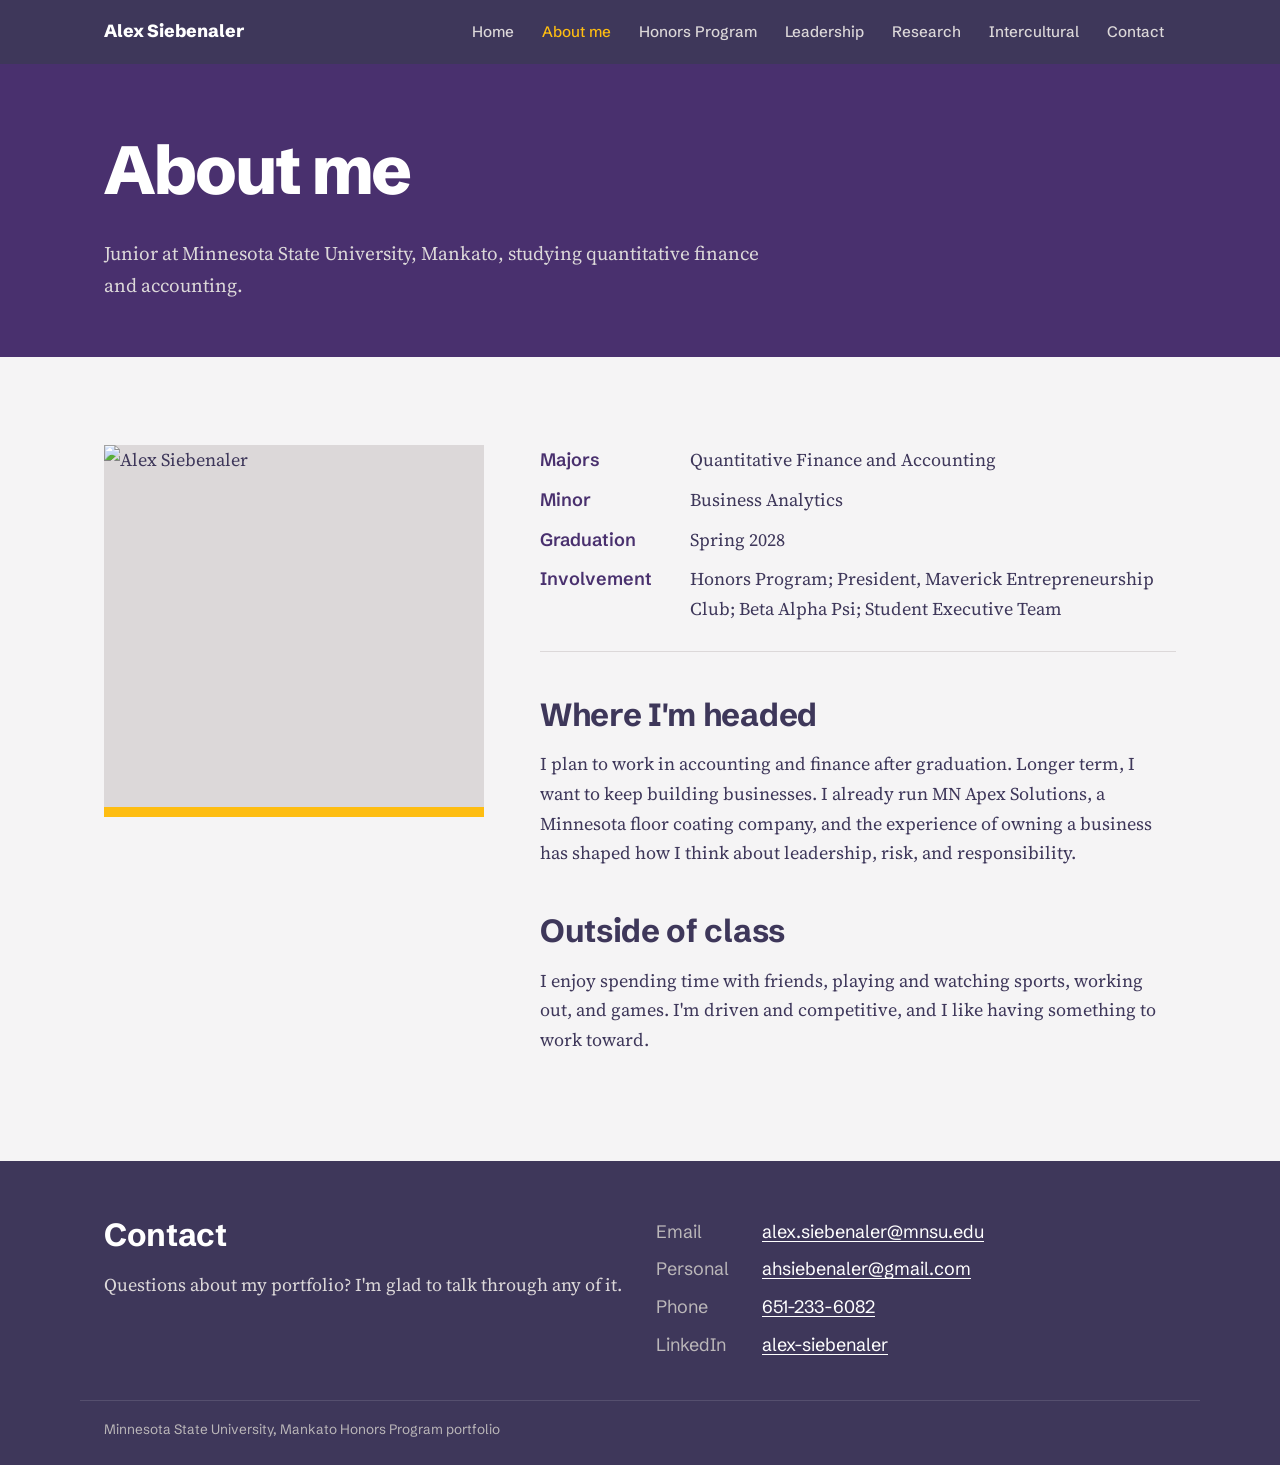
==== about.html @ d7868fae "Honors portfolio site Co-Authored-By: Claude Opus 5.5 <noreply@anthropic.com> Claude-Session: https:" ====
<!doctype html>
<html lang="en">
<head>
<meta charset="utf-8">
<meta name="viewport" content="width=device-width, initial-scale=1">
<title>About me | Alex Siebenaler</title>
<meta name="description" content="About Alex Siebenaler: majors, goals and interests.">
<link rel="preconnect" href="https://fonts.googleapis.com">
<link rel="preconnect" href="https://fonts.gstatic.com" crossorigin>
<link href="https://fonts.googleapis.com/css2?family=Schibsted+Grotesk:wght@400;500;700;800&family=Source+Serif+4:ital,opsz,wght@0,8..60,400;0,8..60,600;1,8..60,400&display=swap" rel="stylesheet">
<link rel="stylesheet" href="styles.css">
<link rel="icon" href="data:image/svg+xml,%3Csvg xmlns='http://www.w3.org/2000/svg' viewBox='0 0 32 32'%3E%3Crect width='32' height='32' rx='6' fill='%2349306e'/%3E%3Ctext x='16' y='22' font-family='Arial' font-weight='700' font-size='15' fill='%23febd11' text-anchor='middle'%3EAS%3C/text%3E%3C/svg%3E">
</head>
<body>
<a class="skip" href="#main">Skip to content</a>
<header class="site-header">
  <div class="wrap header-inner">
    <a class="brand" href="index.html">Alex Siebenaler</a>
    <button class="nav-toggle" aria-expanded="false" aria-controls="nav">Menu</button>
    <nav id="nav" aria-label="Main"><ul><li><a href="index.html">Home</a></li><li><a href="about.html" aria-current="page">About me</a></li><li><a href="honors.html">Honors Program</a></li><li><a href="leadership.html">Leadership</a></li><li><a href="research.html">Research</a></li><li><a href="intercultural.html">Intercultural</a></li><li><a href="#contact">Contact</a></li></ul></nav>
  </div>
</header>
<main id="main">
<section class="page-head"><div class="wrap"><h1>About me</h1><p class="lede">Junior at Minnesota State University, Mankato, studying quantitative finance and accounting.</p></div></section>
<section class="section">
  <div class="wrap about-grid">
    <figure class="about-photo"><img src="https://static.wixstatic.com/media/487fb0_ee73f05dbf134b839bee34d99ba84827~mv2.jpg/v1/fill/w_840,h_800,al_c,q_85/IMG_2680.jpg" alt="Alex Siebenaler" width="420" height="400"></figure>
    <div class="prose">
      <dl class="facts">
        <dt>Majors</dt><dd>Quantitative Finance and Accounting</dd>
        <dt>Minor</dt><dd>Business Analytics</dd>
        <dt>Graduation</dt><dd>Spring 2028</dd>
        <dt>Involvement</dt><dd>Honors Program; President, Maverick Entrepreneurship Club; Beta Alpha Psi; Student Executive Team</dd>
      </dl>
      <h2>Where I'm headed</h2>
      <p>I plan to work in accounting and finance after graduation. Longer term, I want to keep building businesses. I already run MN Apex Solutions, a Minnesota floor coating company, and the experience of owning a business has shaped how I think about leadership, risk, and responsibility.</p>
      <h2>Outside of class</h2>
      <p>I enjoy spending time with friends, playing and watching sports, working out, and games. I'm driven and competitive, and I like having something to work toward.</p>
    </div>
  </div>
</section>
</main>
<footer class="site-footer" id="contact">
  <div class="wrap footer-inner">
    <div>
      <h2>Contact</h2>
      <p>Questions about my portfolio? I'm glad to talk through any of it.</p>
    </div>
    <dl class="contact-list">
      <dt>Email</dt><dd><a href="mailto:alex.siebenaler@mnsu.edu">alex.siebenaler@mnsu.edu</a></dd>
      <dt>Personal</dt><dd><a href="mailto:ahsiebenaler@gmail.com">ahsiebenaler@gmail.com</a></dd>
      <dt>Phone</dt><dd><a href="tel:+16512336082">651-233-6082</a></dd>
      <dt>LinkedIn</dt><dd><a href="https://www.linkedin.com/in/alex-siebenaler" target="_blank" rel="noopener">alex-siebenaler</a></dd>
    </dl>
  </div>
  <div class="wrap fine">Minnesota State University, Mankato Honors Program portfolio</div>
</footer>
<script>
const t=document.querySelector('.nav-toggle'),n=document.getElementById('nav');
t.addEventListener('click',()=>{const o=t.getAttribute('aria-expanded')==='true';t.setAttribute('aria-expanded',String(!o));n.classList.toggle('open',!o);});
</script>
</body>
</html>
---- styles.css ----
:root {
  --purple: #49306e;
  --purple-deep: #3e375a;
  --ink: #3e375a;
  --gold: #febd11;
  --gold-edge: #d49c00;
  --mauve: #8b6f90;
  --paper: #f5f4f5;
  --white: #ffffff;
  --line: #dcd8d9;
  --line-strong: #bbb7b9;
  --gray: #908e92;
  --muted: #565458;
  --sans: "Schibsted Grotesk", system-ui, sans-serif;
  --serif: "Source Serif 4", Georgia, serif;
  --wrap: 1120px;
}

*, *::before, *::after { box-sizing: border-box; }
html { scroll-behavior: smooth; }
@media (prefers-reduced-motion: reduce) { html { scroll-behavior: auto; } * { transition: none !important; animation: none !important; } }

body {
  margin: 0;
  background: var(--paper);
  color: var(--ink);
  font-family: var(--serif);
  font-size: 1.125rem;
  line-height: 1.65;
  -webkit-font-smoothing: antialiased;
}
img { max-width: 100%; height: auto; display: block; }
a { color: var(--purple); text-underline-offset: 3px; }
a:hover { color: var(--purple-deep); }
:focus-visible { outline: 3px solid var(--gold); outline-offset: 3px; border-radius: 2px; }
h1, h2, h3, h4 { font-family: var(--sans); line-height: 1.15; margin: 0 0 .5em; letter-spacing: -0.01em; }
h2 { font-size: clamp(1.5rem, 2.6vw, 2rem); font-weight: 700; }
h3 { font-size: 1.2rem; font-weight: 700; }
p { margin: 0 0 1em; }

.wrap { max-width: var(--wrap); margin: 0 auto; padding: 0 24px; }
@media (max-width: 600px) { .wrap { padding: 0 16px; } }
.skip { position: absolute; left: -9999px; }
.skip:focus { left: 16px; top: 16px; z-index: 10; background: var(--gold); color: var(--ink); padding: 8px 14px; font-family: var(--sans); }
.muted { color: var(--muted); }
.small { font-size: .95rem; font-family: var(--sans); }

/* Header */
.site-header { background: var(--purple-deep); color: var(--white); position: sticky; top: 0; z-index: 5; }
.header-inner { display: flex; align-items: center; justify-content: space-between; min-height: 64px; gap: 24px; }
.brand { font-family: var(--sans); font-weight: 800; font-size: 1.1rem; color: var(--white); text-decoration: none; }
.brand:hover { color: var(--gold); }
.site-header nav ul { list-style: none; display: flex; gap: 4px; margin: 0; padding: 0; flex-wrap: wrap; }
.site-header nav a { display: block; padding: 8px 12px; font-family: var(--sans); font-size: .95rem; font-weight: 500; color: var(--line); text-decoration: none; border-radius: 6px; }
.site-header nav a:hover { color: var(--white); background: rgba(255,255,255,.08); }
.site-header nav a[aria-current="page"] { color: var(--gold); }
.nav-toggle { display: none; font: 600 .95rem var(--sans); background: none; color: var(--white); border: 1px solid rgba(255,255,255,.35); border-radius: 6px; padding: 8px 14px; cursor: pointer; }
@media (max-width: 960px) {
  .nav-toggle { display: block; }
  .site-header nav { display: none; position: absolute; top: 64px; left: 0; right: 0; background: var(--purple-deep); padding: 8px 16px 16px; border-top: 1px solid rgba(255,255,255,.12); }
  .site-header nav.open { display: block; }
  .site-header nav ul { flex-direction: column; }
  .site-header nav a { padding: 12px; font-size: 1.05rem; }
}

/* Hero */
.hero { background: var(--purple); color: var(--white); padding: clamp(48px, 8vw, 96px) 0 0; overflow: hidden; }
.hero-grid { display: grid; grid-template-columns: 1.3fr 1fr; gap: 48px; align-items: end; }
.hero h1 { font-size: clamp(3.4rem, 10vw, 7.5rem); font-weight: 800; letter-spacing: -0.045em; line-height: .9; margin: 0 0 20px; color: var(--white); }
.subtitle { font-family: var(--sans); font-weight: 500; font-size: 1.1rem; color: var(--gold); margin-bottom: 28px; }
.welcome { max-width: 34em; color: var(--line); font-size: 1.2rem; padding-bottom: clamp(48px, 7vw, 88px); }
.hero-photo { margin: 0; justify-self: end; width: min(100%, 380px); border-bottom: 10px solid var(--gold); }
.hero-photo img { width: 100%; aspect-ratio: 363 / 540; object-fit: cover; background: var(--purple-deep); }
@media (max-width: 760px) {
  .hero-grid { grid-template-columns: 1fr; gap: 0; }
  .welcome { padding-bottom: 32px; }
  .hero-photo { justify-self: start; width: 70%; max-width: 300px; }
}

/* Mission band */
.band { background: var(--white); border-bottom: 1px solid var(--line); padding: clamp(40px, 6vw, 72px) 0; }
.mission { display: grid; grid-template-columns: 180px 1fr; gap: 32px; }
.mission h2 { font-size: 1.1rem; color: var(--mauve); margin-top: .45em; }
.big-serif { font-size: clamp(1.35rem, 2.4vw, 1.75rem); line-height: 1.45; max-width: 36em; margin: 0; }
@media (max-width: 700px) { .mission { grid-template-columns: 1fr; gap: 8px; } }

/* Sections */
.section { padding: clamp(48px, 7vw, 88px) 0; }
.section-tight { padding-top: 0; }
.section-alt { background: var(--white); border-top: 1px solid var(--line); border-bottom: 1px solid var(--line); }
.section-head { max-width: 40em; margin-bottom: 32px; }
.section-head p { color: var(--muted); }
.prose { max-width: 40em; }
.prose h2 { margin-top: 1.4em; }
.prose h2:first-child { margin-top: 0; }

.page-head { background: var(--purple); color: var(--white); padding: clamp(40px, 6vw, 72px) 0 clamp(32px, 5vw, 56px); }
.page-head h1 { font-size: clamp(2.4rem, 6vw, 4.25rem); font-weight: 800; letter-spacing: -0.035em; line-height: 1; }
.lede { font-size: 1.2rem; color: var(--line); max-width: 36em; margin: 0; }

/* Status dots */
.dot { display: inline-block; width: 12px; height: 12px; border-radius: 50%; flex: none; }
.s-complete .dot { background: var(--gold); box-shadow: inset 0 0 0 2px var(--gold-edge); }
.s-progress .dot { background: linear-gradient(90deg, var(--gold) 50%, transparent 50%); box-shadow: inset 0 0 0 2px var(--gold-edge); }
.s-planned .dot { border: 2px dashed var(--gray); }

/* Experience map (home) */
.map { background: var(--white); border: 1px solid var(--line); border-radius: 14px; overflow: hidden; }
.map-top { display: flex; justify-content: space-between; align-items: center; flex-wrap: wrap; gap: 12px 24px; padding: 18px 24px; border-bottom: 1px solid var(--line); font-family: var(--sans); }
.map-top p { margin: 0; }
.map-top strong { color: var(--purple); font-size: 1.15rem; }
.legend { list-style: none; display: flex; gap: 18px; margin: 0; padding: 0; font-size: .9rem; color: var(--muted); }
.legend li { display: flex; align-items: center; gap: 7px; }
.map-cols { display: grid; grid-template-columns: repeat(3, 1fr); }
.map-col { padding: 22px 24px 26px; }
.map-col + .map-col { border-left: 1px solid var(--line); }
.map-col h3 { font-size: 1.05rem; margin-bottom: 14px; }
.map-col h3 a { color: var(--ink); text-decoration: none; }
.map-col h3 a:hover { color: var(--purple); text-decoration: underline; }
.map-col ul { list-style: none; margin: 0; padding: 0; display: grid; gap: 6px; }
.map-col li a { display: grid; grid-template-columns: 12px 1fr; column-gap: 12px; padding: 10px 12px; margin: 0 -12px; border-radius: 8px; text-decoration: none; color: var(--ink); font-family: var(--sans); }
.map-col li a:hover { background: var(--paper); }
.map-col .dot { margin-top: 6px; grid-row: span 2; }
.xname { font-weight: 600; line-height: 1.3; }
.xmeta { font-size: .88rem; color: var(--muted); }
@media (max-width: 820px) {
  .map-cols { grid-template-columns: 1fr; }
  .map-col + .map-col { border-left: 0; border-top: 1px solid var(--line); }
}

/* Explore links */
.explore { display: grid; grid-template-columns: repeat(3, 1fr); gap: 0; }
.explore a { border-top: 2px solid var(--ink); }
.explore a { padding: 22px 24px 8px 0; text-decoration: none; color: var(--ink); }
.explore a + a { padding-left: 24px; border-left: 1px solid var(--line); }
.explore h3 { color: var(--purple); }
.explore a:hover h3 { text-decoration: underline; }
.explore p { color: var(--muted); font-size: 1rem; }
@media (max-width: 700px) {
  .explore { grid-template-columns: 1fr; }
  .explore a + a { padding-left: 0; border-left: 0; border-top: 1px solid var(--line); }
}

/* About */
.about-grid { display: grid; grid-template-columns: minmax(0, 380px) 1fr; gap: 56px; align-items: start; }
.about-photo { margin: 0; border-bottom: 10px solid var(--gold); }
.about-photo img { width: 100%; aspect-ratio: 21 / 20; object-fit: cover; background: var(--line); }
.facts { display: grid; grid-template-columns: 130px 1fr; gap: 10px 20px; margin: 0 0 2em; padding: 0 0 1.5em; border-bottom: 1px solid var(--line); }
.facts dt { font-family: var(--sans); font-weight: 600; color: var(--purple); }
.facts dd { margin: 0; }
@media (max-width: 760px) {
  .about-grid { grid-template-columns: 1fr; gap: 32px; }
  .about-photo { max-width: 320px; }
  .facts { grid-template-columns: 1fr; gap: 0; }
  .facts dd { margin-bottom: 12px; }
}

/* Buttons */
.actions { display: flex; flex-wrap: wrap; gap: 10px; margin-top: 18px; }
.btn { display: inline-flex; align-items: center; gap: 8px; font: 600 .95rem var(--sans); padding: 11px 18px; border-radius: 8px; background: var(--purple); color: var(--white); text-decoration: none; border: 2px solid var(--purple); }
.btn:hover { background: var(--purple-deep); border-color: var(--purple-deep); color: var(--white); }
.btn-pending { background: transparent; color: var(--muted); border: 2px dashed var(--line-strong); cursor: default; }
.btn-pending small { font-weight: 500; font-size: .78rem; background: var(--paper); padding: 2px 8px; border-radius: 99px; }

/* Essays */
.essays { display: grid; grid-template-columns: repeat(3, 1fr); gap: 24px; }
.essay { border-top: 4px solid var(--mauve); padding-top: 18px; }
.essay p { color: var(--muted); font-size: 1rem; }
@media (max-width: 820px) { .essays { grid-template-columns: 1fr; } }

/* Strengths */
.strengths { display: grid; grid-template-columns: 1fr auto; gap: 24px 48px; align-items: center; }
.strengths p { color: var(--muted); max-width: 34em; margin: 0; }
.strengths .actions { margin: 0; }
@media (max-width: 820px) { .strengths { grid-template-columns: 1fr; } }

/* Experiences */
.experiences { display: grid; gap: 0; }
.experience { padding: 40px 0; border-top: 1px solid var(--line); scroll-margin-top: 80px; }
.experience:first-child { border-top: 0; padding-top: 0; }
.x-main { max-width: 46em; }
.experience h2 { font-size: clamp(1.4rem, 2.4vw, 1.85rem); }
.xfacts { display: flex; flex-wrap: wrap; gap: 8px 28px; margin: 0 0 16px; font-family: var(--sans); font-size: .95rem; }
.xfacts div { display: flex; gap: 6px; align-items: center; }
.xfacts dt { color: var(--muted); }
.xfacts dt::after { content: ":"; }
.xfacts dd { margin: 0; font-weight: 600; display: flex; align-items: center; gap: 7px; }
.placeholder { margin-top: 20px; padding: 18px 20px; border-left: 4px solid var(--gold); background: var(--white); border-radius: 0 8px 8px 0; }
.placeholder h4 { font-size: 1rem; margin-bottom: 4px; }
.placeholder p { margin: 0; color: var(--muted); font-style: italic; font-size: 1.02rem; }

/* Footer */
.site-footer { background: var(--purple-deep); color: var(--line); padding: 56px 0 24px; }
.site-footer h2 { color: var(--white); }
.footer-inner { display: grid; grid-template-columns: 1fr 1fr; gap: 32px; }
.contact-list { display: grid; grid-template-columns: 90px 1fr; gap: 8px 16px; margin: 0; font-family: var(--sans); }
.contact-list dt { color: var(--line-strong); }
.contact-list dd { margin: 0; }
.site-footer a { color: var(--white); }
.site-footer a:hover { color: var(--gold); }
.fine { margin-top: 40px; padding-top: 18px; border-top: 1px solid rgba(255,255,255,.12); font-family: var(--sans); font-size: .85rem; color: var(--line-strong); }
@media (max-width: 760px) { .footer-inner { grid-template-columns: 1fr; } }
.wrap.prose { max-width: var(--wrap); }
.wrap.prose > * { max-width: 40rem; }
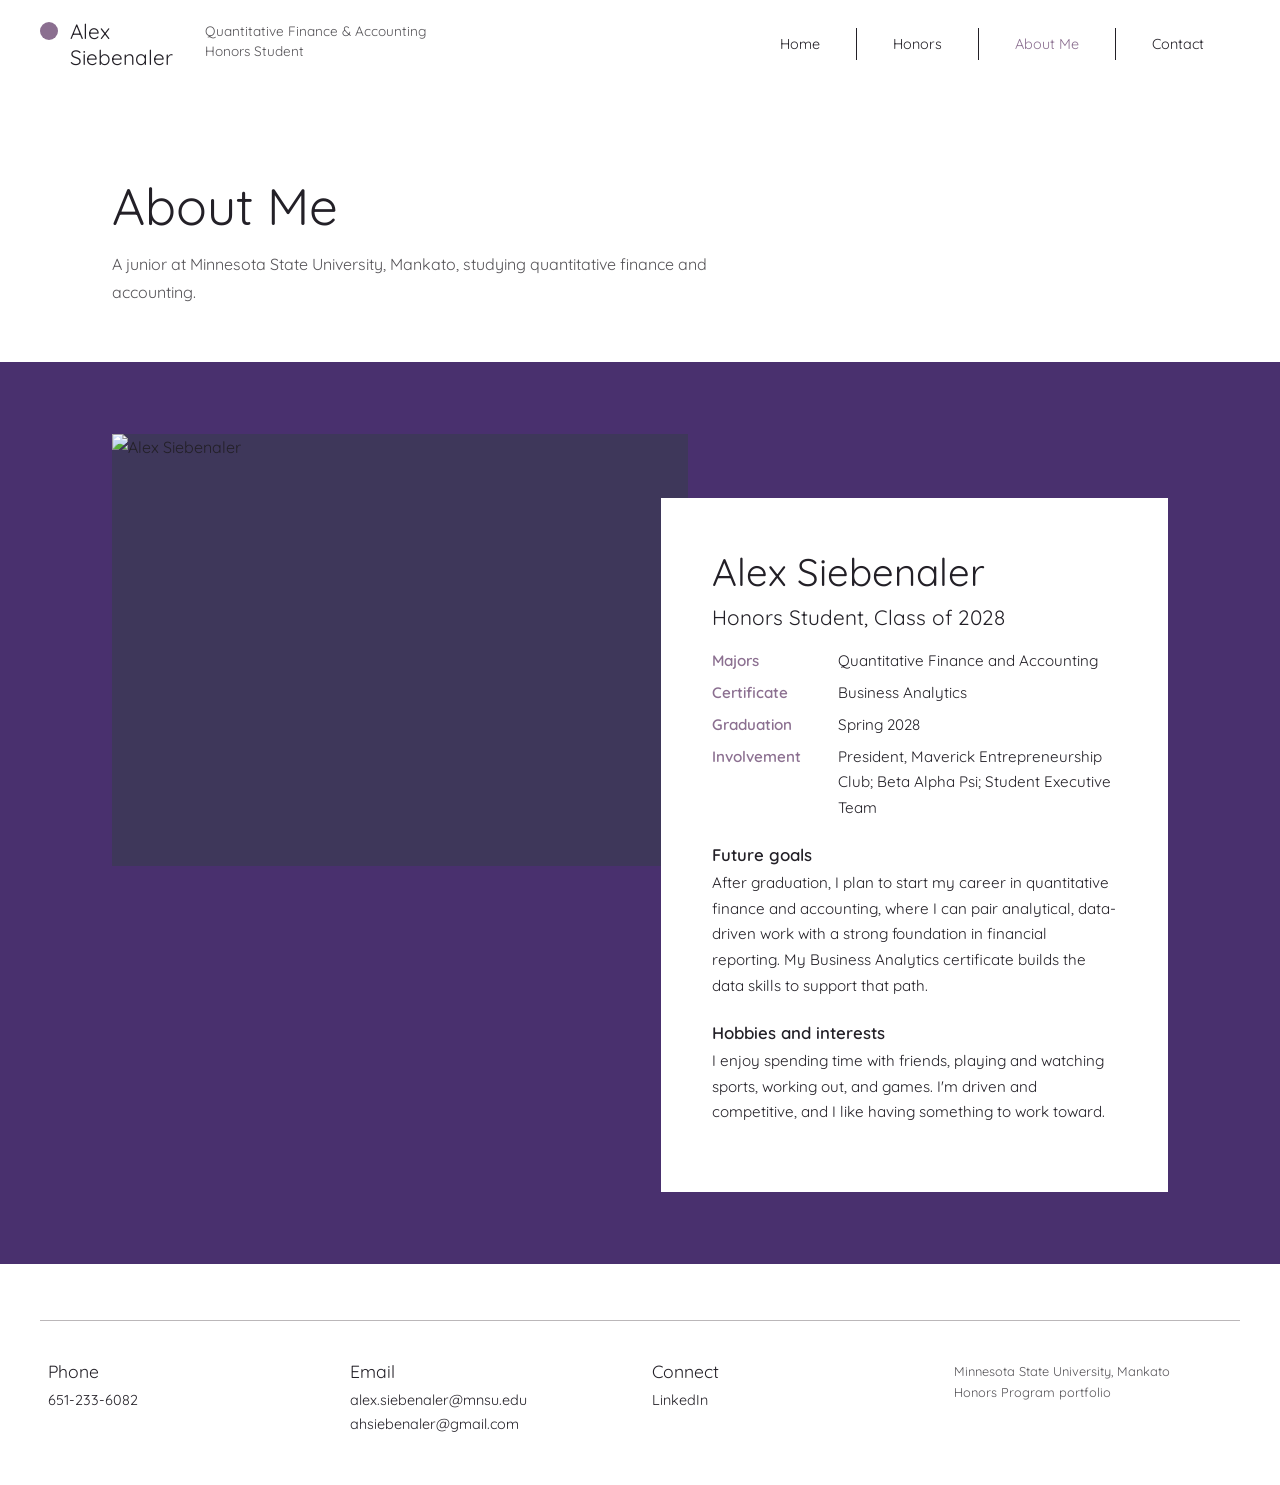
==== commit 610d7995: "Restyle to lighter Quicksand layout; focus content on quantitative finance and accounting Co-Authore" ====
--- a/about.html
+++ b/about.html
@@ -3,57 +3,68 @@
 <head>
 <meta charset="utf-8">
 <meta name="viewport" content="width=device-width, initial-scale=1">
-<title>About me | Alex Siebenaler</title>
+<title>About Me | Alex Siebenaler</title>
 <meta name="description" content="About Alex Siebenaler: majors, goals and interests.">
 <link rel="preconnect" href="https://fonts.googleapis.com">
 <link rel="preconnect" href="https://fonts.gstatic.com" crossorigin>
-<link href="https://fonts.googleapis.com/css2?family=Schibsted+Grotesk:wght@400;500;700;800&family=Source+Serif+4:ital,opsz,wght@0,8..60,400;0,8..60,600;1,8..60,400&display=swap" rel="stylesheet">
+<link href="https://fonts.googleapis.com/css2?family=Quicksand:wght@300;400;500;600;700&display=swap" rel="stylesheet">
 <link rel="stylesheet" href="styles.css">
-<link rel="icon" href="data:image/svg+xml,%3Csvg xmlns='http://www.w3.org/2000/svg' viewBox='0 0 32 32'%3E%3Crect width='32' height='32' rx='6' fill='%2349306e'/%3E%3Ctext x='16' y='22' font-family='Arial' font-weight='700' font-size='15' fill='%23febd11' text-anchor='middle'%3EAS%3C/text%3E%3C/svg%3E">
+<link rel="icon" href="data:image/svg+xml,%3Csvg xmlns='http://www.w3.org/2000/svg' viewBox='0 0 32 32'%3E%3Ccircle cx='16' cy='16' r='14' fill='%238b6f90'/%3E%3C/svg%3E">
 </head>
 <body>
 <a class="skip" href="#main">Skip to content</a>
 <header class="site-header">
-  <div class="wrap header-inner">
-    <a class="brand" href="index.html">Alex Siebenaler</a>
+  <div class="header-inner">
+    <a class="brand" href="index.html">
+      <span class="brand-dot" aria-hidden="true"></span>
+      <span class="brand-name">Alex<br>Siebenaler</span>
+      <span class="brand-sub">Quantitative Finance &amp; Accounting<br>Honors Student</span>
+    </a>
     <button class="nav-toggle" aria-expanded="false" aria-controls="nav">Menu</button>
-    <nav id="nav" aria-label="Main"><ul><li><a href="index.html">Home</a></li><li><a href="about.html" aria-current="page">About me</a></li><li><a href="honors.html">Honors Program</a></li><li><a href="leadership.html">Leadership</a></li><li><a href="research.html">Research</a></li><li><a href="intercultural.html">Intercultural</a></li><li><a href="#contact">Contact</a></li></ul></nav>
+    <nav id="nav" aria-label="Main">
+      <ul class="nav-list">
+        <li><a href="index.html">Home</a></li>
+        <li class="has-sub">
+          <a href="honors.html">Honors</a>
+          <ul class="sub"><li><a href="honors.html">Honors Program</a></li><li><a href="leadership.html">Leadership</a></li><li><a href="research.html">Research</a></li><li><a href="intercultural.html">Intercultural Engagement</a></li></ul>
+        </li>
+        <li><a href="about.html" aria-current="page">About Me</a></li>
+        <li><a href="#contact">Contact</a></li>
+      </ul>
+    </nav>
   </div>
 </header>
 <main id="main">
-<section class="page-head"><div class="wrap"><h1>About me</h1><p class="lede">Junior at Minnesota State University, Mankato, studying quantitative finance and accounting.</p></div></section>
-<section class="section">
-  <div class="wrap about-grid">
-    <figure class="about-photo"><img src="https://static.wixstatic.com/media/487fb0_ee73f05dbf134b839bee34d99ba84827~mv2.jpg/v1/fill/w_840,h_800,al_c,q_85/IMG_2680.jpg" alt="Alex Siebenaler" width="420" height="400"></figure>
-    <div class="prose">
-      <dl class="facts">
-        <dt>Majors</dt><dd>Quantitative Finance and Accounting</dd>
-        <dt>Minor</dt><dd>Business Analytics</dd>
-        <dt>Graduation</dt><dd>Spring 2028</dd>
-        <dt>Involvement</dt><dd>Honors Program; President, Maverick Entrepreneurship Club; Beta Alpha Psi; Student Executive Team</dd>
-      </dl>
-      <h2>Where I'm headed</h2>
-      <p>I plan to work in accounting and finance after graduation. Longer term, I want to keep building businesses. I already run MN Apex Solutions, a Minnesota floor coating company, and the experience of owning a business has shaped how I think about leadership, risk, and responsibility.</p>
-      <h2>Outside of class</h2>
-      <p>I enjoy spending time with friends, playing and watching sports, working out, and games. I'm driven and competitive, and I like having something to work toward.</p>
-    </div>
+<section class="page-title"><div class="wrap"><h1>About Me</h1><p>A junior at Minnesota State University, Mankato, studying quantitative finance and accounting.</p></div></section>
+<section class="band">
+  <div class="wrap">
+    <article class="feature">
+      <div class="feature-media"><img src="https://static.wixstatic.com/media/487fb0_ee73f05dbf134b839bee34d99ba84827~mv2.jpg/v1/fill/w_840,h_800,al_c,q_85/IMG_2680.jpg" alt="Alex Siebenaler" loading="lazy"></div>
+      <div class="feature-card">
+        <h2>Alex Siebenaler</h2>
+        <h3>Honors Student, Class of 2028</h3>
+        <dl class="facts">
+          <dt>Majors</dt><dd>Quantitative Finance and Accounting</dd>
+          <dt>Certificate</dt><dd>Business Analytics</dd>
+          <dt>Graduation</dt><dd>Spring 2028</dd>
+          <dt>Involvement</dt><dd>President, Maverick Entrepreneurship Club; Beta Alpha Psi; Student Executive Team</dd>
+        </dl>
+        <h4>Future goals</h4>
+        <p>After graduation, I plan to start my career in quantitative finance and accounting, where I can pair analytical, data-driven work with a strong foundation in financial reporting. My Business Analytics certificate builds the data skills to support that path.</p>
+        <h4>Hobbies and interests</h4>
+        <p>I enjoy spending time with friends, playing and watching sports, working out, and games. I'm driven and competitive, and I like having something to work toward.</p>
+      </div>
+    </article>
   </div>
 </section>
 </main>
 <footer class="site-footer" id="contact">
-  <div class="wrap footer-inner">
-    <div>
-      <h2>Contact</h2>
-      <p>Questions about my portfolio? I'm glad to talk through any of it.</p>
-    </div>
-    <dl class="contact-list">
-      <dt>Email</dt><dd><a href="mailto:alex.siebenaler@mnsu.edu">alex.siebenaler@mnsu.edu</a></dd>
-      <dt>Personal</dt><dd><a href="mailto:ahsiebenaler@gmail.com">ahsiebenaler@gmail.com</a></dd>
-      <dt>Phone</dt><dd><a href="tel:+16512336082">651-233-6082</a></dd>
-      <dt>LinkedIn</dt><dd><a href="https://www.linkedin.com/in/alex-siebenaler" target="_blank" rel="noopener">alex-siebenaler</a></dd>
-    </dl>
+  <div class="wrap footer-grid">
+    <div><h2>Phone</h2><p><a href="tel:+16512336082">651-233-6082</a></p></div>
+    <div><h2>Email</h2><p><a href="mailto:alex.siebenaler@mnsu.edu">alex.siebenaler@mnsu.edu</a><br><a href="mailto:ahsiebenaler@gmail.com">ahsiebenaler@gmail.com</a></p></div>
+    <div><h2>Connect</h2><p><a href="https://www.linkedin.com/in/alex-siebenaler" target="_blank" rel="noopener">LinkedIn</a></p></div>
+    <div class="fine"><p>Minnesota State University, Mankato<br>Honors Program portfolio</p></div>
   </div>
-  <div class="wrap fine">Minnesota State University, Mankato Honors Program portfolio</div>
 </footer>
 <script>
 const t=document.querySelector('.nav-toggle'),n=document.getElementById('nav');
--- a/styles.css
+++ b/styles.css
@@ -1,204 +1,161 @@
 :root {
   --purple: #49306e;
-  --purple-deep: #3e375a;
-  --ink: #3e375a;
   --gold: #febd11;
-  --gold-edge: #d49c00;
   --mauve: #8b6f90;
-  --paper: #f5f4f5;
+  --indigo: #3e375a;
+  --gray-1: #dcd8d9;
+  --gray-2: #bbb7b9;
+  --gray-3: #908e92;
+  --gray-4: #565458;
+  --text: #232027;
   --white: #ffffff;
-  --line: #dcd8d9;
-  --line-strong: #bbb7b9;
-  --gray: #908e92;
-  --muted: #565458;
-  --sans: "Schibsted Grotesk", system-ui, sans-serif;
-  --serif: "Source Serif 4", Georgia, serif;
+  --font: "Quicksand", "Trebuchet MS", sans-serif;
   --wrap: 1120px;
 }
 
 *, *::before, *::after { box-sizing: border-box; }
 html { scroll-behavior: smooth; }
-@media (prefers-reduced-motion: reduce) { html { scroll-behavior: auto; } * { transition: none !important; animation: none !important; } }
+@media (prefers-reduced-motion: reduce) { html { scroll-behavior: auto; } * { transition: none !important; } }
 
-body {
-  margin: 0;
-  background: var(--paper);
-  color: var(--ink);
-  font-family: var(--serif);
-  font-size: 1.125rem;
-  line-height: 1.65;
-  -webkit-font-smoothing: antialiased;
-}
-img { max-width: 100%; height: auto; display: block; }
-a { color: var(--purple); text-underline-offset: 3px; }
-a:hover { color: var(--purple-deep); }
-:focus-visible { outline: 3px solid var(--gold); outline-offset: 3px; border-radius: 2px; }
-h1, h2, h3, h4 { font-family: var(--sans); line-height: 1.15; margin: 0 0 .5em; letter-spacing: -0.01em; }
-h2 { font-size: clamp(1.5rem, 2.6vw, 2rem); font-weight: 700; }
-h3 { font-size: 1.2rem; font-weight: 700; }
+body { margin: 0; background: var(--white); color: var(--text); font-family: var(--font); font-size: 16px; line-height: 1.7; font-weight: 400; -webkit-font-smoothing: antialiased; }
+img { max-width: 100%; display: block; }
+a { color: var(--purple); }
+:focus-visible { outline: 3px solid var(--gold); outline-offset: 3px; }
+h1, h2, h3, h4 { font-weight: 400; line-height: 1.2; margin: 0 0 .5em; color: var(--text); }
 p { margin: 0 0 1em; }
-
-.wrap { max-width: var(--wrap); margin: 0 auto; padding: 0 24px; }
+.wrap { max-width: var(--wrap); margin: 0 auto; padding: 0 32px; }
+.narrow { max-width: 760px; }
 @media (max-width: 600px) { .wrap { padding: 0 16px; } }
 .skip { position: absolute; left: -9999px; }
-.skip:focus { left: 16px; top: 16px; z-index: 10; background: var(--gold); color: var(--ink); padding: 8px 14px; font-family: var(--sans); }
-.muted { color: var(--muted); }
-.small { font-size: .95rem; font-family: var(--sans); }
+.skip:focus { left: 16px; top: 16px; z-index: 20; background: var(--gold); padding: 8px 14px; }
 
 /* Header */
-.site-header { background: var(--purple-deep); color: var(--white); position: sticky; top: 0; z-index: 5; }
-.header-inner { display: flex; align-items: center; justify-content: space-between; min-height: 64px; gap: 24px; }
-.brand { font-family: var(--sans); font-weight: 800; font-size: 1.1rem; color: var(--white); text-decoration: none; }
-.brand:hover { color: var(--gold); }
-.site-header nav ul { list-style: none; display: flex; gap: 4px; margin: 0; padding: 0; flex-wrap: wrap; }
-.site-header nav a { display: block; padding: 8px 12px; font-family: var(--sans); font-size: .95rem; font-weight: 500; color: var(--line); text-decoration: none; border-radius: 6px; }
-.site-header nav a:hover { color: var(--white); background: rgba(255,255,255,.08); }
-.site-header nav a[aria-current="page"] { color: var(--gold); }
-.nav-toggle { display: none; font: 600 .95rem var(--sans); background: none; color: var(--white); border: 1px solid rgba(255,255,255,.35); border-radius: 6px; padding: 8px 14px; cursor: pointer; }
-@media (max-width: 960px) {
+.site-header { background: var(--white); position: relative; z-index: 10; }
+.header-inner { display: flex; align-items: center; justify-content: space-between; gap: 24px; padding: 18px 40px; }
+.brand { display: grid; grid-template-columns: auto auto auto; align-items: start; gap: 4px 12px; text-decoration: none; color: var(--text); }
+.brand-dot { width: 18px; height: 18px; border-radius: 50%; background: var(--mauve); margin-top: 4px; }
+.brand-name { font-size: 1.3rem; line-height: 1.25; }
+.brand-sub { font-size: .85rem; line-height: 1.5; padding-left: 20px; margin-top: 3px; color: var(--gray-4); }
+.nav-list { list-style: none; display: flex; margin: 0; padding: 0; }
+.nav-list > li { position: relative; }
+.nav-list > li + li { border-left: 1px solid var(--text); }
+.nav-list a { display: block; padding: 4px 36px; font-size: .9rem; color: var(--text); text-decoration: none; }
+.nav-list a:hover, .nav-list a[aria-current] { color: var(--mauve); }
+.sub { list-style: none; margin: 0; padding: 8px 0; position: absolute; top: 100%; left: 50%; transform: translateX(-50%); min-width: 230px; background: var(--white); border: 1px solid var(--gray-1); box-shadow: 0 8px 24px rgba(62,55,90,.12); display: none; }
+.sub a { padding: 8px 20px; text-align: left; }
+.has-sub:hover .sub, .has-sub:focus-within .sub { display: block; }
+.nav-toggle { display: none; font: 500 .95rem var(--font); background: none; border: 1px solid var(--text); border-radius: 99px; padding: 6px 18px; cursor: pointer; color: var(--text); }
+@media (max-width: 860px) {
+  .header-inner { padding: 16px; }
+  .brand-sub { display: none; }
   .nav-toggle { display: block; }
-  .site-header nav { display: none; position: absolute; top: 64px; left: 0; right: 0; background: var(--purple-deep); padding: 8px 16px 16px; border-top: 1px solid rgba(255,255,255,.12); }
-  .site-header nav.open { display: block; }
-  .site-header nav ul { flex-direction: column; }
-  .site-header nav a { padding: 12px; font-size: 1.05rem; }
+  #nav { display: none; position: absolute; top: 100%; left: 0; right: 0; background: var(--white); border-top: 1px solid var(--gray-1); border-bottom: 1px solid var(--gray-1); padding: 8px 16px 16px; }
+  #nav.open { display: block; }
+  .nav-list { flex-direction: column; }
+  .nav-list > li + li { border-left: 0; border-top: 1px solid var(--gray-1); }
+  .nav-list a { padding: 12px 4px; font-size: 1rem; }
+  .sub { display: block; position: static; transform: none; border: 0; box-shadow: none; padding: 0 0 8px 16px; min-width: 0; }
+  .sub a { padding: 8px 4px; font-size: .95rem; color: var(--gray-4); }
 }
 
-/* Hero */
-.hero { background: var(--purple); color: var(--white); padding: clamp(48px, 8vw, 96px) 0 0; overflow: hidden; }
-.hero-grid { display: grid; grid-template-columns: 1.3fr 1fr; gap: 48px; align-items: end; }
-.hero h1 { font-size: clamp(3.4rem, 10vw, 7.5rem); font-weight: 800; letter-spacing: -0.045em; line-height: .9; margin: 0 0 20px; color: var(--white); }
-.subtitle { font-family: var(--sans); font-weight: 500; font-size: 1.1rem; color: var(--gold); margin-bottom: 28px; }
-.welcome { max-width: 34em; color: var(--line); font-size: 1.2rem; padding-bottom: clamp(48px, 7vw, 88px); }
-.hero-photo { margin: 0; justify-self: end; width: min(100%, 380px); border-bottom: 10px solid var(--gold); }
-.hero-photo img { width: 100%; aspect-ratio: 363 / 540; object-fit: cover; background: var(--purple-deep); }
-@media (max-width: 760px) {
-  .hero-grid { grid-template-columns: 1fr; gap: 0; }
-  .welcome { padding-bottom: 32px; }
-  .hero-photo { justify-self: start; width: 70%; max-width: 300px; }
+/* Home: hello */
+.hello { padding: clamp(48px, 9vw, 120px) 0 clamp(56px, 8vw, 100px); }
+.hello-grid { display: grid; grid-template-columns: 420px 1fr; gap: 48px; align-items: center; max-width: 960px; }
+.hello-photo { margin: 0; }
+.hello-photo img { width: 100%; height: auto; aspect-ratio: 1; object-fit: cover; border-radius: 50%; background: var(--gray-1); }
+.hello h1 { font-size: clamp(4rem, 9vw, 6.25rem); letter-spacing: -2px; line-height: 1; margin-bottom: 20px; }
+.hello h2 { font-size: 1.4rem; margin-bottom: 8px; }
+.hello-text p { font-size: .95rem; max-width: 34em; }
+.pill-row { display: flex; gap: 28px; margin-top: 24px; flex-wrap: wrap; }
+.pill { display: inline-block; padding: 6px 30px; border-radius: 99px; font-size: 1.15rem; color: var(--text); text-decoration: none; border: 1px solid var(--indigo); }
+.pill-mauve { background: var(--mauve); color: var(--white); }
+.pill-gold { background: var(--gold); }
+.pill-olive { background: var(--purple); color: var(--white); font-size: 1rem; padding: 4px 34px; }
+a.pill:hover { filter: brightness(1.08); }
+@media (max-width: 820px) {
+  .hello-grid { grid-template-columns: 1fr; gap: 32px; }
+  .hello-photo { max-width: 300px; }
 }
 
-/* Mission band */
-.band { background: var(--white); border-bottom: 1px solid var(--line); padding: clamp(40px, 6vw, 72px) 0; }
-.mission { display: grid; grid-template-columns: 180px 1fr; gap: 32px; }
-.mission h2 { font-size: 1.1rem; color: var(--mauve); margin-top: .45em; }
-.big-serif { font-size: clamp(1.35rem, 2.4vw, 1.75rem); line-height: 1.45; max-width: 36em; margin: 0; }
-@media (max-width: 700px) { .mission { grid-template-columns: 1fr; gap: 8px; } }
+/* Home: directory */
+.directory { padding-bottom: clamp(64px, 9vw, 120px); }
+.display { font-size: clamp(2.6rem, 5vw, 3.5rem); margin-bottom: 56px; }
+.dir-grid { display: grid; grid-template-columns: repeat(3, 1fr); gap: 36px; }
+.dir-card { display: block; text-decoration: none; color: var(--text); }
+.dir-media { aspect-ratio: 286 / 300; overflow: hidden; }
+.dir-media svg, .dir-media img { width: 100%; height: 100%; display: block; object-fit: cover; }
+.dir-box { background: var(--white); border: 4px solid var(--text); margin: -56px 0 0 16px; position: relative; padding: 18px 18px 22px; text-align: left; }
+.dir-box h3 { font-size: 1.15rem; font-weight: 600; margin-bottom: 8px; }
+.dir-box p { font-size: .92rem; margin-bottom: 14px; }
+.dir-box .pill { display: block; width: max-content; margin: 0 auto; }
+.dir-card:hover .pill { filter: brightness(1.15); }
+@media (max-width: 860px) { .dir-grid { grid-template-columns: 1fr; max-width: 420px; gap: 48px; } }
 
-/* Sections */
-.section { padding: clamp(48px, 7vw, 88px) 0; }
-.section-tight { padding-top: 0; }
-.section-alt { background: var(--white); border-top: 1px solid var(--line); border-bottom: 1px solid var(--line); }
-.section-head { max-width: 40em; margin-bottom: 32px; }
-.section-head p { color: var(--muted); }
-.prose { max-width: 40em; }
-.prose h2 { margin-top: 1.4em; }
-.prose h2:first-child { margin-top: 0; }
+/* Page title */
+.page-title { padding: clamp(48px, 7vw, 88px) 0 clamp(36px, 5vw, 56px); }
+.page-title h1 { font-size: clamp(2.4rem, 5vw, 3.2rem); margin-bottom: 14px; }
+.page-title p { max-width: 38em; font-size: 1rem; color: var(--gray-4); margin: 0; }
 
-.page-head { background: var(--purple); color: var(--white); padding: clamp(40px, 6vw, 72px) 0 clamp(32px, 5vw, 56px); }
-.page-head h1 { font-size: clamp(2.4rem, 6vw, 4.25rem); font-weight: 800; letter-spacing: -0.035em; line-height: 1; }
-.lede { font-size: 1.2rem; color: var(--line); max-width: 36em; margin: 0; }
-
-/* Status dots */
-.dot { display: inline-block; width: 12px; height: 12px; border-radius: 50%; flex: none; }
-.s-complete .dot { background: var(--gold); box-shadow: inset 0 0 0 2px var(--gold-edge); }
-.s-progress .dot { background: linear-gradient(90deg, var(--gold) 50%, transparent 50%); box-shadow: inset 0 0 0 2px var(--gold-edge); }
-.s-planned .dot { border: 2px dashed var(--gray); }
-
-/* Experience map (home) */
-.map { background: var(--white); border: 1px solid var(--line); border-radius: 14px; overflow: hidden; }
-.map-top { display: flex; justify-content: space-between; align-items: center; flex-wrap: wrap; gap: 12px 24px; padding: 18px 24px; border-bottom: 1px solid var(--line); font-family: var(--sans); }
-.map-top p { margin: 0; }
-.map-top strong { color: var(--purple); font-size: 1.15rem; }
-.legend { list-style: none; display: flex; gap: 18px; margin: 0; padding: 0; font-size: .9rem; color: var(--muted); }
-.legend li { display: flex; align-items: center; gap: 7px; }
-.map-cols { display: grid; grid-template-columns: repeat(3, 1fr); }
-.map-col { padding: 22px 24px 26px; }
-.map-col + .map-col { border-left: 1px solid var(--line); }
-.map-col h3 { font-size: 1.05rem; margin-bottom: 14px; }
-.map-col h3 a { color: var(--ink); text-decoration: none; }
-.map-col h3 a:hover { color: var(--purple); text-decoration: underline; }
-.map-col ul { list-style: none; margin: 0; padding: 0; display: grid; gap: 6px; }
-.map-col li a { display: grid; grid-template-columns: 12px 1fr; column-gap: 12px; padding: 10px 12px; margin: 0 -12px; border-radius: 8px; text-decoration: none; color: var(--ink); font-family: var(--sans); }
-.map-col li a:hover { background: var(--paper); }
-.map-col .dot { margin-top: 6px; grid-row: span 2; }
-.xname { font-weight: 600; line-height: 1.3; }
-.xmeta { font-size: .88rem; color: var(--muted); }
-@media (max-width: 820px) {
-  .map-cols { grid-template-columns: 1fr; }
-  .map-col + .map-col { border-left: 0; border-top: 1px solid var(--line); }
-}
-
-/* Explore links */
-.explore { display: grid; grid-template-columns: repeat(3, 1fr); gap: 0; }
-.explore a { border-top: 2px solid var(--ink); }
-.explore a { padding: 22px 24px 8px 0; text-decoration: none; color: var(--ink); }
-.explore a + a { padding-left: 24px; border-left: 1px solid var(--line); }
-.explore h3 { color: var(--purple); }
-.explore a:hover h3 { text-decoration: underline; }
-.explore p { color: var(--muted); font-size: 1rem; }
-@media (max-width: 700px) {
-  .explore { grid-template-columns: 1fr; }
-  .explore a + a { padding-left: 0; border-left: 0; border-top: 1px solid var(--line); }
-}
-
-/* About */
-.about-grid { display: grid; grid-template-columns: minmax(0, 380px) 1fr; gap: 56px; align-items: start; }
-.about-photo { margin: 0; border-bottom: 10px solid var(--gold); }
-.about-photo img { width: 100%; aspect-ratio: 21 / 20; object-fit: cover; background: var(--line); }
-.facts { display: grid; grid-template-columns: 130px 1fr; gap: 10px 20px; margin: 0 0 2em; padding: 0 0 1.5em; border-bottom: 1px solid var(--line); }
-.facts dt { font-family: var(--sans); font-weight: 600; color: var(--purple); }
-.facts dd { margin: 0; }
-@media (max-width: 760px) {
-  .about-grid { grid-template-columns: 1fr; gap: 32px; }
-  .about-photo { max-width: 320px; }
-  .facts { grid-template-columns: 1fr; gap: 0; }
-  .facts dd { margin-bottom: 12px; }
+/* Purple band with features */
+.band { background: var(--purple); padding: clamp(40px, 6vw, 72px) 0; }
+.features { display: grid; gap: clamp(48px, 8vw, 110px); }
+.feature { display: grid; grid-template-columns: 1.2fr 1fr; align-items: start; scroll-margin-top: 24px; }
+.feature-media { grid-column: 1 / 2; grid-row: 1; aspect-ratio: 4 / 3; overflow: hidden; background: var(--indigo); }
+.feature-media img, .feature-media svg { width: 100%; height: 100%; object-fit: cover; display: block; }
+.feature-card { grid-column: 1 / 3; grid-row: 1; margin-left: 52%; margin-top: 64px; background: var(--white); padding: clamp(28px, 4vw, 56px) clamp(24px, 4vw, 64px); position: relative; }
+.feature-card h2 { font-size: clamp(1.8rem, 3vw, 2.5rem); margin-bottom: 10px; }
+.feature-card h3 { font-size: 1.3rem; margin-bottom: 12px; }
+.feature-card h4 { font-size: 1.05rem; font-weight: 600; margin: 1.4em 0 .3em; }
+.feature-card p { font-size: .95rem; }
+.meta { display: flex; align-items: center; gap: 8px; flex-wrap: wrap; color: var(--gray-4); font-size: .9rem !important; }
+.status { display: inline-flex; align-items: center; gap: 7px; font-weight: 600; color: var(--text); }
+.status::before { content: ""; width: 10px; height: 10px; border-radius: 50%; }
+.s-complete::before { background: var(--gold); }
+.s-progress::before { background: linear-gradient(90deg, var(--gold) 50%, var(--gray-1) 50%); }
+.s-planned::before { border: 2px dashed var(--gray-3); width: 6px; height: 6px; }
+.placeholder { border-left: 3px solid var(--gold); padding: 4px 0 4px 14px; color: var(--gray-4); font-style: italic; }
+@media (max-width: 860px) {
+  .feature { grid-template-columns: 1fr; }
+  .feature-media, .feature-card { grid-column: 1; }
+  .feature-card { grid-row: 2; margin: -40px 16px 0; }
 }
 
 /* Buttons */
-.actions { display: flex; flex-wrap: wrap; gap: 10px; margin-top: 18px; }
-.btn { display: inline-flex; align-items: center; gap: 8px; font: 600 .95rem var(--sans); padding: 11px 18px; border-radius: 8px; background: var(--purple); color: var(--white); text-decoration: none; border: 2px solid var(--purple); }
-.btn:hover { background: var(--purple-deep); border-color: var(--purple-deep); color: var(--white); }
-.btn-pending { background: transparent; color: var(--muted); border: 2px dashed var(--line-strong); cursor: default; }
-.btn-pending small { font-weight: 500; font-size: .78rem; background: var(--paper); padding: 2px 8px; border-radius: 99px; }
+.btn-row { display: flex; flex-wrap: wrap; gap: 14px 28px; margin-top: 24px; }
+.btn { display: inline-flex; align-items: center; gap: 10px; min-width: 140px; justify-content: center; padding: 9px 22px; background: var(--purple); color: var(--white); font-size: .95rem; text-decoration: none; border: 1px solid var(--purple); }
+a.btn:hover { background: var(--indigo); border-color: var(--indigo); color: var(--white); }
+.btn.is-pending { background: var(--white); color: var(--gray-4); border: 1px dashed var(--gray-2); cursor: default; }
+.soon { font-size: .72rem; background: var(--gray-1); color: var(--gray-4); padding: 1px 8px; border-radius: 99px; }
 
-/* Essays */
-.essays { display: grid; grid-template-columns: repeat(3, 1fr); gap: 24px; }
-.essay { border-top: 4px solid var(--mauve); padding-top: 18px; }
-.essay p { color: var(--muted); font-size: 1rem; }
-@media (max-width: 820px) { .essays { grid-template-columns: 1fr; } }
+/* Honors page */
+.band-intro { max-width: 40em; color: var(--white); margin-bottom: 40px; }
+.band-intro h2 { color: var(--white); font-size: clamp(1.8rem, 3vw, 2.5rem); }
+.band-intro p { color: var(--gray-1); }
+.essay-grid { display: grid; grid-template-columns: repeat(3, 1fr); gap: 28px; }
+.essay-card { background: var(--white); padding: 32px 28px; }
+.essay-card h3 { font-size: 1.3rem; }
+.essay-card p { font-size: .92rem; color: var(--gray-4); }
+@media (max-width: 860px) { .essay-grid { grid-template-columns: 1fr; } }
 
-/* Strengths */
-.strengths { display: grid; grid-template-columns: 1fr auto; gap: 24px 48px; align-items: center; }
-.strengths p { color: var(--muted); max-width: 34em; margin: 0; }
-.strengths .actions { margin: 0; }
-@media (max-width: 820px) { .strengths { grid-template-columns: 1fr; } }
+.plain { padding: clamp(48px, 7vw, 80px) 0; }
+.plain-tight { padding-top: 0; }
+.plain h2 { font-size: clamp(1.6rem, 3vw, 2.2rem); }
+.strengths { display: flex; justify-content: space-between; align-items: center; gap: 24px; flex-wrap: wrap; }
+.strengths p { color: var(--gray-4); margin: 0; }
+.strengths .btn-row { margin: 0; }
 
-/* Experiences */
-.experiences { display: grid; gap: 0; }
-.experience { padding: 40px 0; border-top: 1px solid var(--line); scroll-margin-top: 80px; }
-.experience:first-child { border-top: 0; padding-top: 0; }
-.x-main { max-width: 46em; }
-.experience h2 { font-size: clamp(1.4rem, 2.4vw, 1.85rem); }
-.xfacts { display: flex; flex-wrap: wrap; gap: 8px 28px; margin: 0 0 16px; font-family: var(--sans); font-size: .95rem; }
-.xfacts div { display: flex; gap: 6px; align-items: center; }
-.xfacts dt { color: var(--muted); }
-.xfacts dt::after { content: ":"; }
-.xfacts dd { margin: 0; font-weight: 600; display: flex; align-items: center; gap: 7px; }
-.placeholder { margin-top: 20px; padding: 18px 20px; border-left: 4px solid var(--gold); background: var(--white); border-radius: 0 8px 8px 0; }
-.placeholder h4 { font-size: 1rem; margin-bottom: 4px; }
-.placeholder p { margin: 0; color: var(--muted); font-style: italic; font-size: 1.02rem; }
+/* About facts */
+.facts { display: grid; grid-template-columns: 110px 1fr; gap: 6px 16px; margin: 18px 0 0; font-size: .95rem; }
+.facts dt { font-weight: 600; color: var(--mauve); }
+.facts dd { margin: 0; }
 
 /* Footer */
-.site-footer { background: var(--purple-deep); color: var(--line); padding: 56px 0 24px; }
-.site-footer h2 { color: var(--white); }
-.footer-inner { display: grid; grid-template-columns: 1fr 1fr; gap: 32px; }
-.contact-list { display: grid; grid-template-columns: 90px 1fr; gap: 8px 16px; margin: 0; font-family: var(--sans); }
-.contact-list dt { color: var(--line-strong); }
-.contact-list dd { margin: 0; }
-.site-footer a { color: var(--white); }
-.site-footer a:hover { color: var(--gold); }
-.fine { margin-top: 40px; padding-top: 18px; border-top: 1px solid rgba(255,255,255,.12); font-family: var(--sans); font-size: .85rem; color: var(--line-strong); }
-@media (max-width: 760px) { .footer-inner { grid-template-columns: 1fr; } }
-.wrap.prose { max-width: var(--wrap); }
-.wrap.prose > * { max-width: 40rem; }
+.site-footer { padding: 56px 0 48px; }
+.footer-grid { display: grid; grid-template-columns: repeat(4, 1fr); gap: 24px; border-top: 1px solid var(--gray-2); padding: 40px 8px 0; max-width: none; margin: 0 40px; }
+.site-footer h2 { font-size: 1.1rem; margin-bottom: 6px; }
+.site-footer p { font-size: .9rem; margin: 0; }
+.site-footer a { color: var(--text); text-decoration: none; }
+.site-footer a:hover { color: var(--mauve); text-decoration: underline; }
+.fine p { font-size: .8rem; color: var(--gray-4); }
+@media (max-width: 860px) { .footer-grid { grid-template-columns: 1fr 1fr; margin: 0 16px; } }
+@media (max-width: 520px) { .footer-grid { grid-template-columns: 1fr; } }
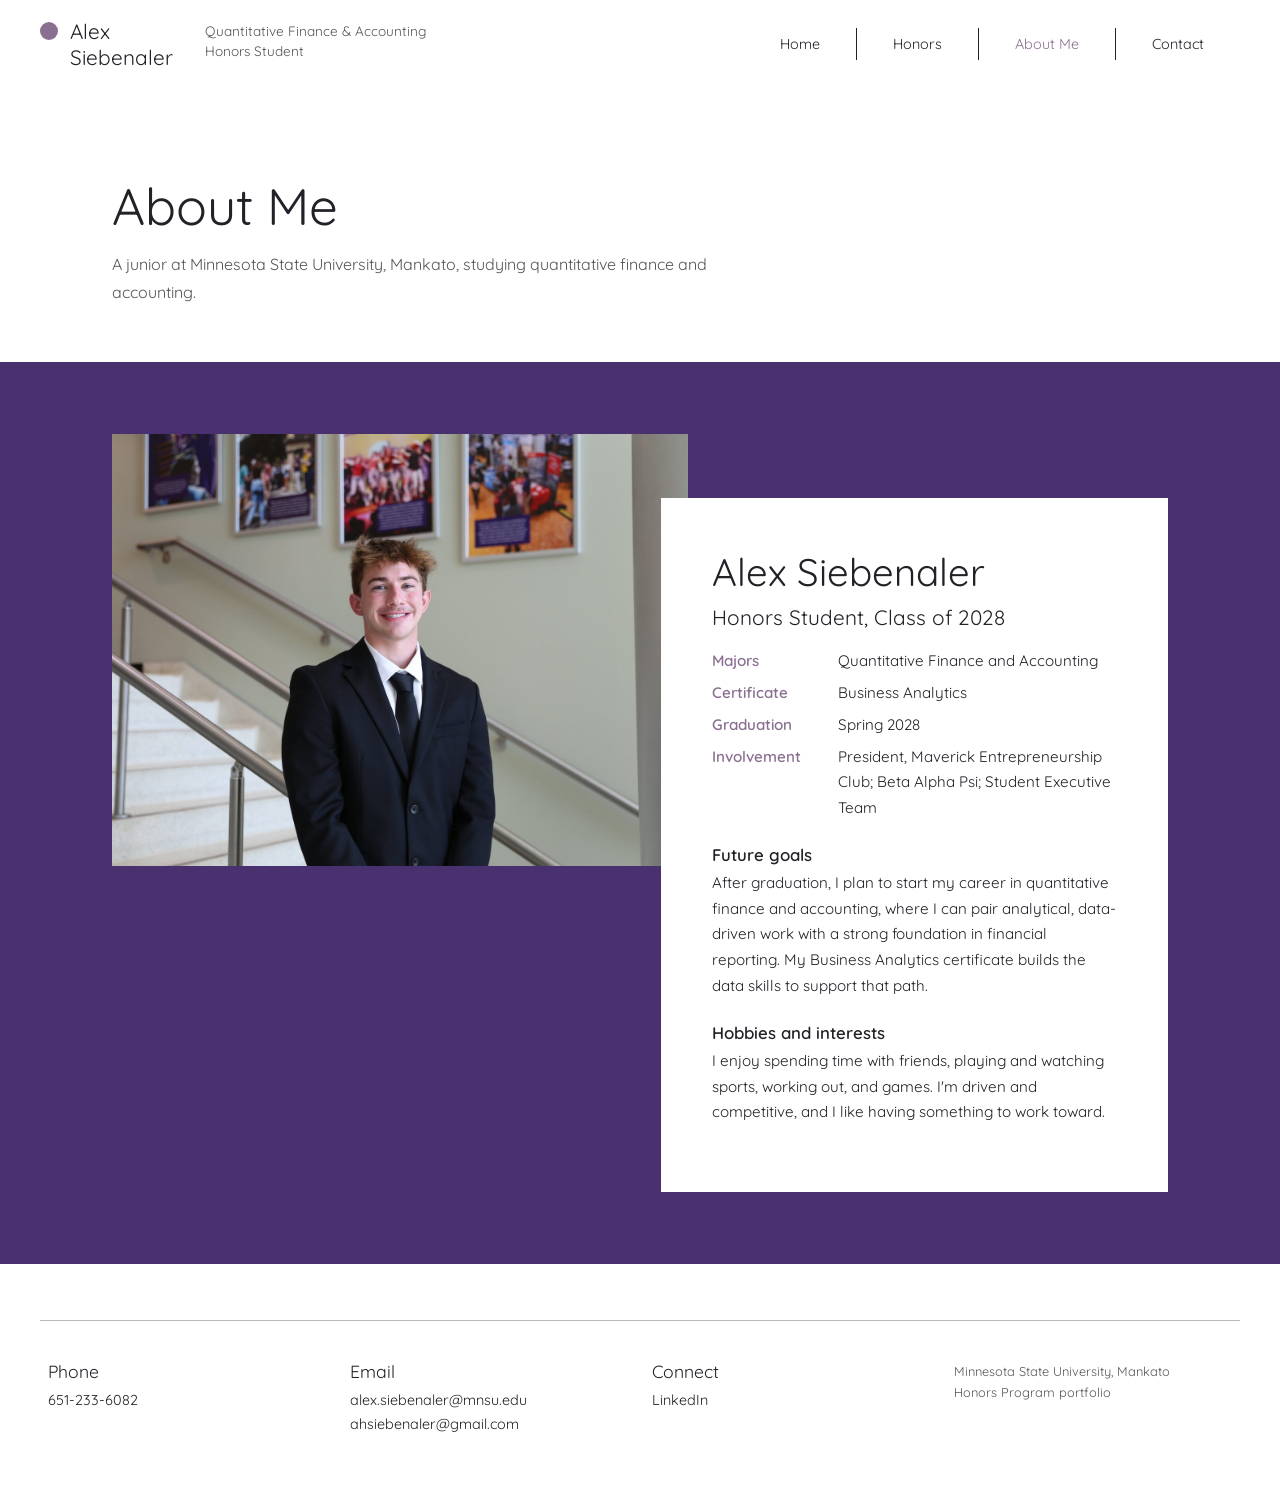
==== commit 7b819e13: "Add photos, essays, StrengthsFinder results and artifacts Co-Authored-By: Claude Opus 5.5 <noreply@a" ====
--- a/about.html
+++ b/about.html
@@ -39,7 +39,7 @@
 <section class="band">
   <div class="wrap">
     <article class="feature">
-      <div class="feature-media"><img src="https://static.wixstatic.com/media/487fb0_ee73f05dbf134b839bee34d99ba84827~mv2.jpg/v1/fill/w_840,h_800,al_c,q_85/IMG_2680.jpg" alt="Alex Siebenaler" loading="lazy"></div>
+      <div class="feature-media"><img src="images/alex-stairs.jpg" alt="Alex Siebenaler" loading="lazy"></div>
       <div class="feature-card">
         <h2>Alex Siebenaler</h2>
         <h3>Honors Student, Class of 2028</h3>
--- a/styles.css
+++ b/styles.css
@@ -159,3 +159,27 @@
 .fine p { font-size: .8rem; color: var(--gray-4); }
 @media (max-width: 860px) { .footer-grid { grid-template-columns: 1fr 1fr; margin: 0 16px; } }
 @media (max-width: 520px) { .footer-grid { grid-template-columns: 1fr; } }
+
+/* Experience pages */
+.back { display: inline-block; font-size: .9rem; color: var(--gray-4); text-decoration: none; margin-bottom: 18px; }
+.back::before { content: "‹ "; }
+.back:hover { color: var(--mauve); text-decoration: underline; }
+.kind { font-size: 1.3rem !important; color: var(--text) !important; margin: 0 0 8px !important; }
+.page-title .meta { margin: 0; }
+.muted { color: var(--gray-4); }
+.artifact-list { list-style: none; margin: 8px 0 0; padding: 0; border-top: 1px solid var(--gray-1); }
+.artifact-list li { display: flex; justify-content: space-between; align-items: center; gap: 16px; padding: 16px 0; border-bottom: 1px solid var(--gray-1); flex-wrap: wrap; }
+.artifact-list .btn { min-width: 0; }
+@media (max-width: 520px) { .artifact-list li { flex-direction: column; align-items: flex-start; gap: 10px; } }
+
+/* Photos */
+.feature-media img.logo, .dir-media img.logo, .dir-media img.logo { object-fit: contain; background: var(--white); padding: 12%; }
+.gallery { display: grid; grid-template-columns: repeat(auto-fill, minmax(240px, 1fr)); gap: 24px; margin-top: 8px; }
+.gallery figure { margin: 0; }
+.gallery img { width: 100%; aspect-ratio: 4 / 3; object-fit: cover; background: var(--gray-1); }
+.gallery figcaption { font-size: .88rem; color: var(--gray-4); margin-top: 8px; }
+.themes { display: flex; flex-wrap: wrap; gap: 8px 10px; list-style: none; padding: 0; margin: 12px 0 0; counter-reset: t; }
+.themes li { counter-increment: t; background: var(--gray-1); padding: 4px 14px; border-radius: 99px; font-size: .92rem; }
+.themes li::before { content: counter(t) ". "; color: var(--mauve); font-weight: 600; }
+.hello-photo img { object-position: 50% 15%; }
+.hello-photo img { box-shadow: 0 0 0 1px var(--gray-1), 0 0 0 10px var(--white), 0 0 0 11px var(--gray-1); }
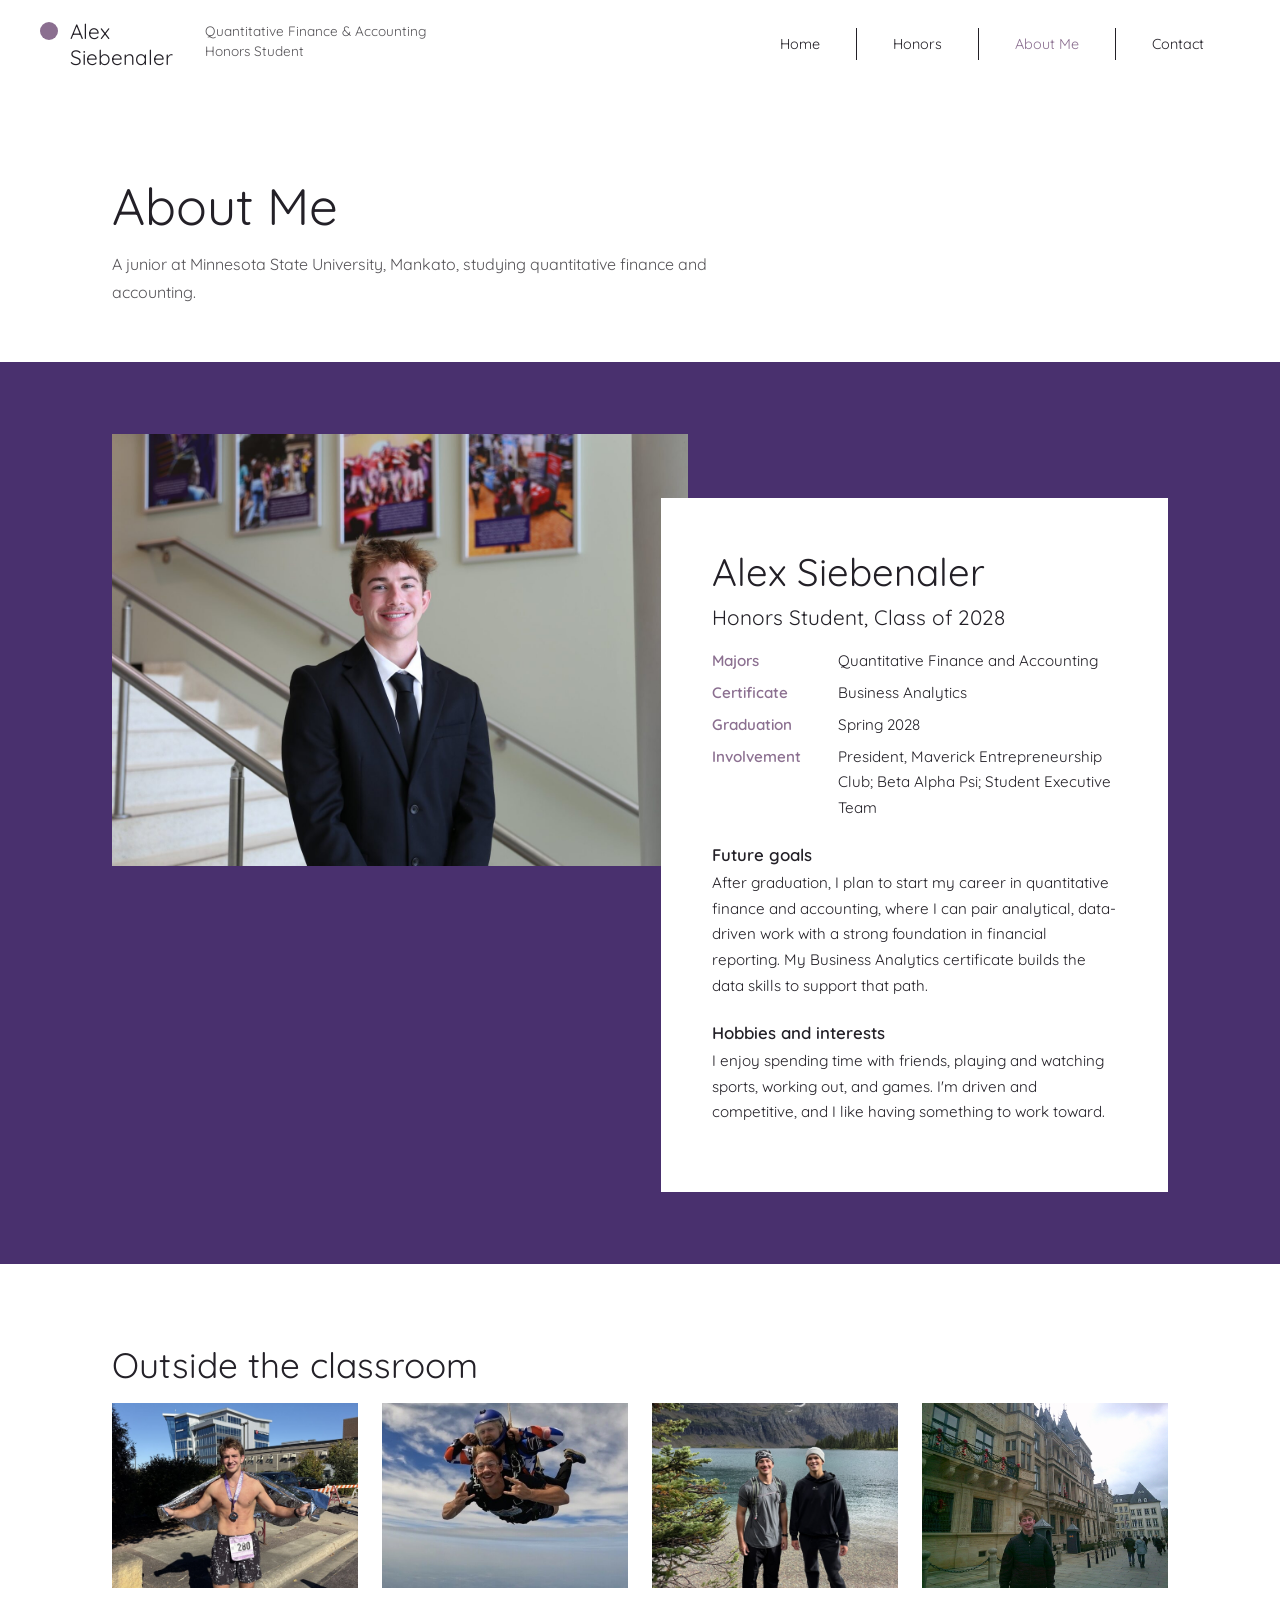
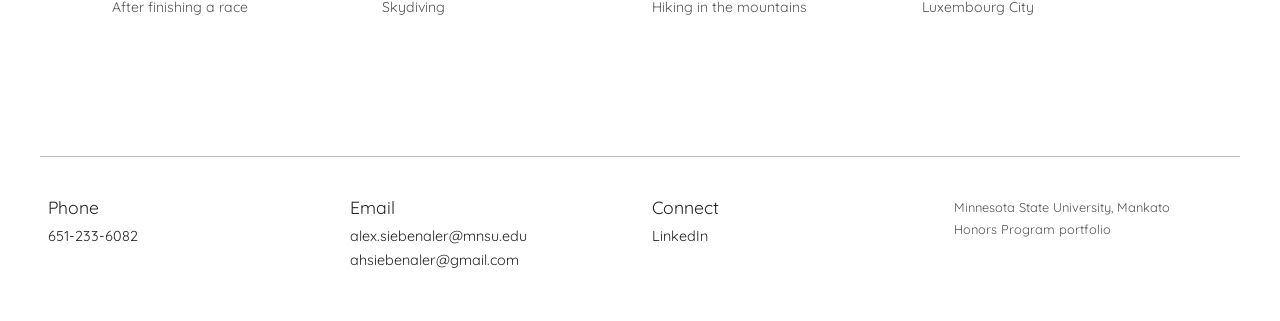
==== commit 7d6f9474: "Add photo gallery to About Me Co-Authored-By: Claude Opus 5.5 <noreply@anthropic.com> Claude-Session" ====
--- a/about.html
+++ b/about.html
@@ -57,7 +57,7 @@
     </article>
   </div>
 </section>
-</main>
+<section class="plain"><div class="wrap"><h2>Outside the classroom</h2><div class="gallery"><figure><a href="images/about-race.jpg" target="_blank" rel="noopener"><img src="images/about-race.jpg" alt="After finishing a race" loading="lazy"></a><figcaption>After finishing a race</figcaption></figure><figure><a href="images/about-skydiving.jpg" target="_blank" rel="noopener"><img src="images/about-skydiving.jpg" alt="Skydiving" loading="lazy"></a><figcaption>Skydiving</figcaption></figure><figure><a href="images/about-mountains.jpg" target="_blank" rel="noopener"><img src="images/about-mountains.jpg" alt="Hiking in the mountains" loading="lazy"></a><figcaption>Hiking in the mountains</figcaption></figure><figure><a href="images/about-luxembourg.jpg" target="_blank" rel="noopener"><img src="images/about-luxembourg.jpg" alt="Luxembourg City" loading="lazy"></a><figcaption>Luxembourg City</figcaption></figure></div></div></section></main>
 <footer class="site-footer" id="contact">
   <div class="wrap footer-grid">
     <div><h2>Phone</h2><p><a href="tel:+16512336082">651-233-6082</a></p></div>
--- a/styles.css
+++ b/styles.css
@@ -183,3 +183,5 @@
 .themes li::before { content: counter(t) ". "; color: var(--mauve); font-weight: 600; }
 .hello-photo img { object-position: 50% 15%; }
 .hello-photo img { box-shadow: 0 0 0 1px var(--gray-1), 0 0 0 10px var(--white), 0 0 0 11px var(--gray-1); }
+.gallery img[src$=".png"] { object-fit: contain; background: var(--white); border: 1px solid var(--gray-1); }
+.feature-media img.portrait { object-fit: contain; background: var(--indigo); }
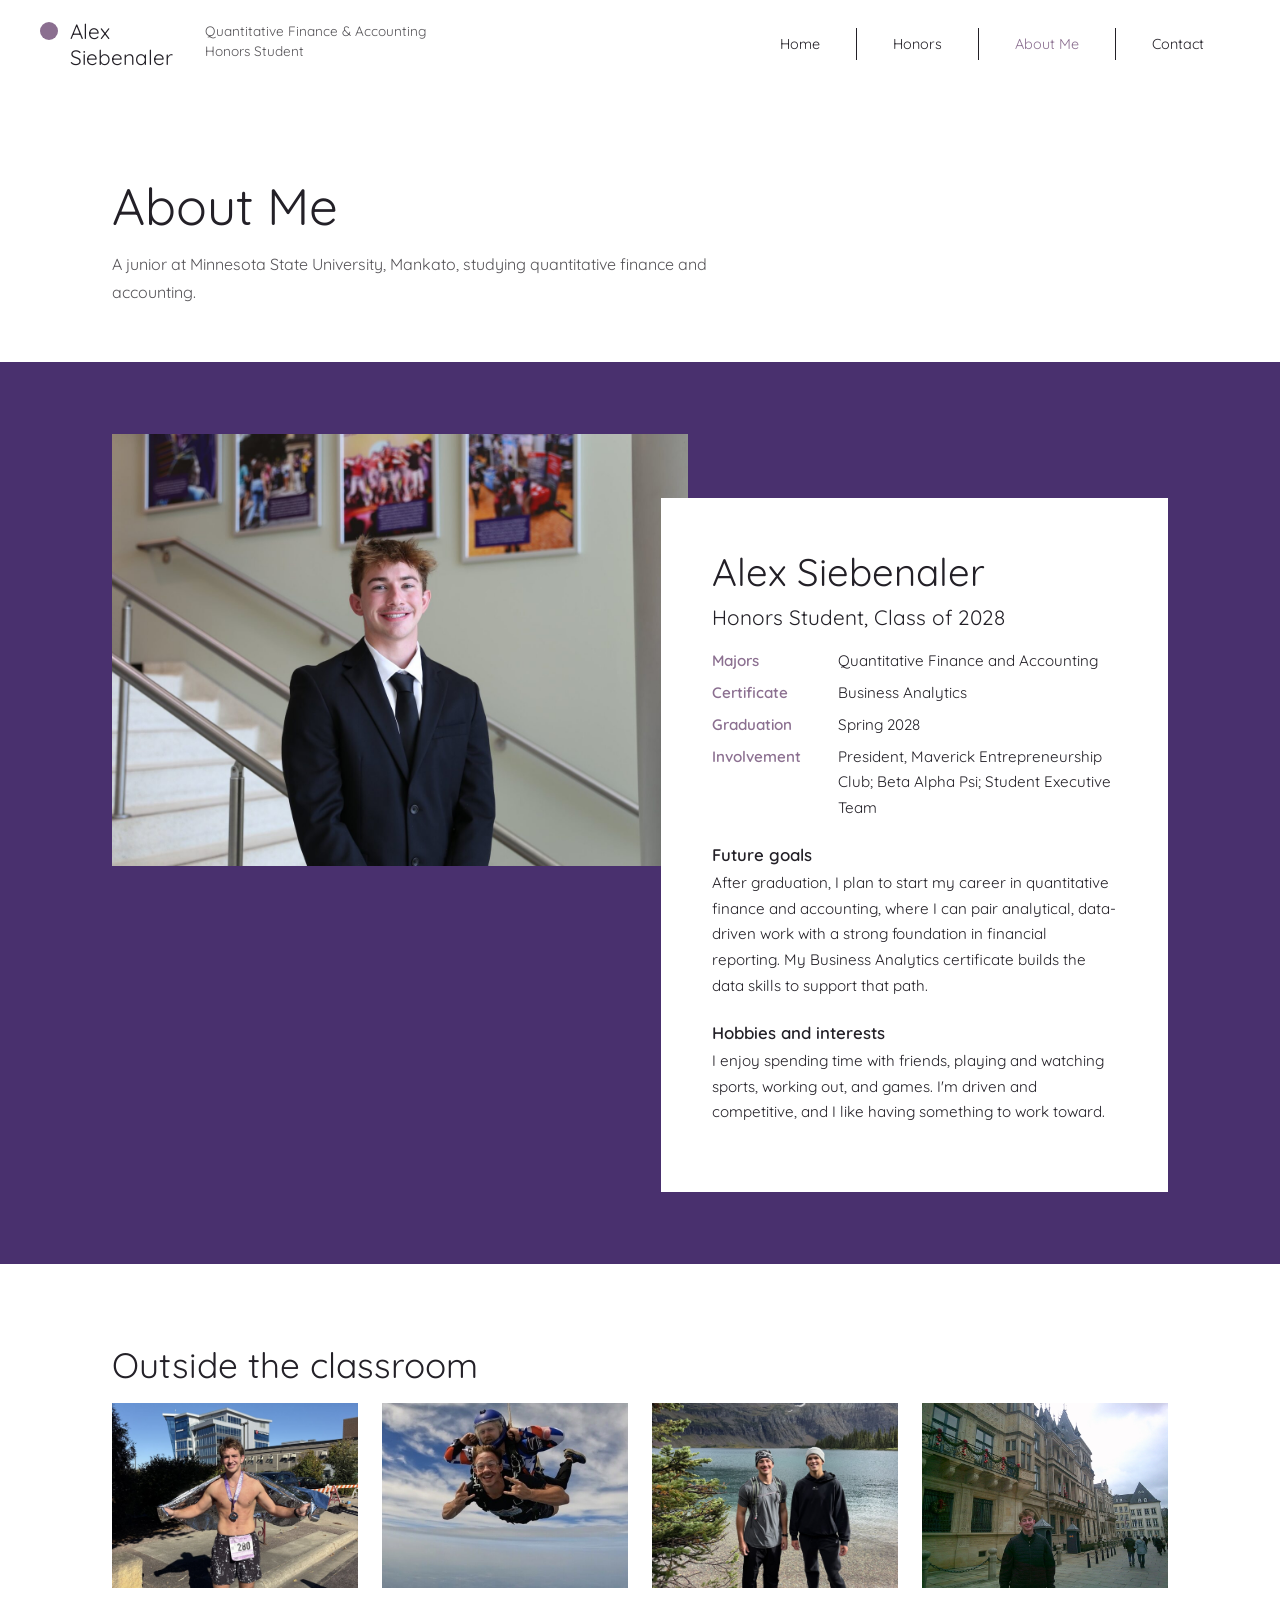
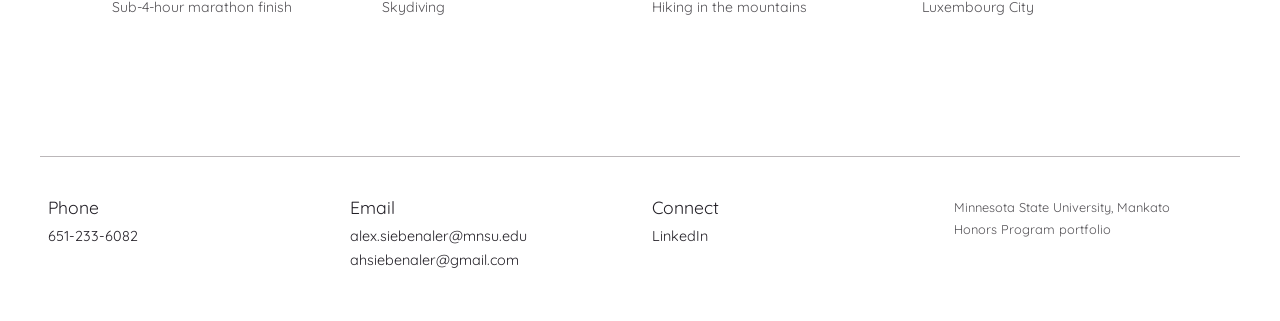
==== commit d8eb3fd2: "Update race photo caption Co-Authored-By: Claude Opus 5.5 <noreply@anthropic.com> Claude-Session: ht" ====
--- a/about.html
+++ b/about.html
@@ -57,7 +57,7 @@
     </article>
   </div>
 </section>
-<section class="plain"><div class="wrap"><h2>Outside the classroom</h2><div class="gallery"><figure><a href="images/about-race.jpg" target="_blank" rel="noopener"><img src="images/about-race.jpg" alt="After finishing a race" loading="lazy"></a><figcaption>After finishing a race</figcaption></figure><figure><a href="images/about-skydiving.jpg" target="_blank" rel="noopener"><img src="images/about-skydiving.jpg" alt="Skydiving" loading="lazy"></a><figcaption>Skydiving</figcaption></figure><figure><a href="images/about-mountains.jpg" target="_blank" rel="noopener"><img src="images/about-mountains.jpg" alt="Hiking in the mountains" loading="lazy"></a><figcaption>Hiking in the mountains</figcaption></figure><figure><a href="images/about-luxembourg.jpg" target="_blank" rel="noopener"><img src="images/about-luxembourg.jpg" alt="Luxembourg City" loading="lazy"></a><figcaption>Luxembourg City</figcaption></figure></div></div></section></main>
+<section class="plain"><div class="wrap"><h2>Outside the classroom</h2><div class="gallery"><figure><a href="images/about-race.jpg" target="_blank" rel="noopener"><img src="images/about-race.jpg" alt="Sub-4-hour marathon finish" loading="lazy"></a><figcaption>Sub-4-hour marathon finish</figcaption></figure><figure><a href="images/about-skydiving.jpg" target="_blank" rel="noopener"><img src="images/about-skydiving.jpg" alt="Skydiving" loading="lazy"></a><figcaption>Skydiving</figcaption></figure><figure><a href="images/about-mountains.jpg" target="_blank" rel="noopener"><img src="images/about-mountains.jpg" alt="Hiking in the mountains" loading="lazy"></a><figcaption>Hiking in the mountains</figcaption></figure><figure><a href="images/about-luxembourg.jpg" target="_blank" rel="noopener"><img src="images/about-luxembourg.jpg" alt="Luxembourg City" loading="lazy"></a><figcaption>Luxembourg City</figcaption></figure></div></div></section></main>
 <footer class="site-footer" id="contact">
   <div class="wrap footer-grid">
     <div><h2>Phone</h2><p><a href="tel:+16512336082">651-233-6082</a></p></div>
